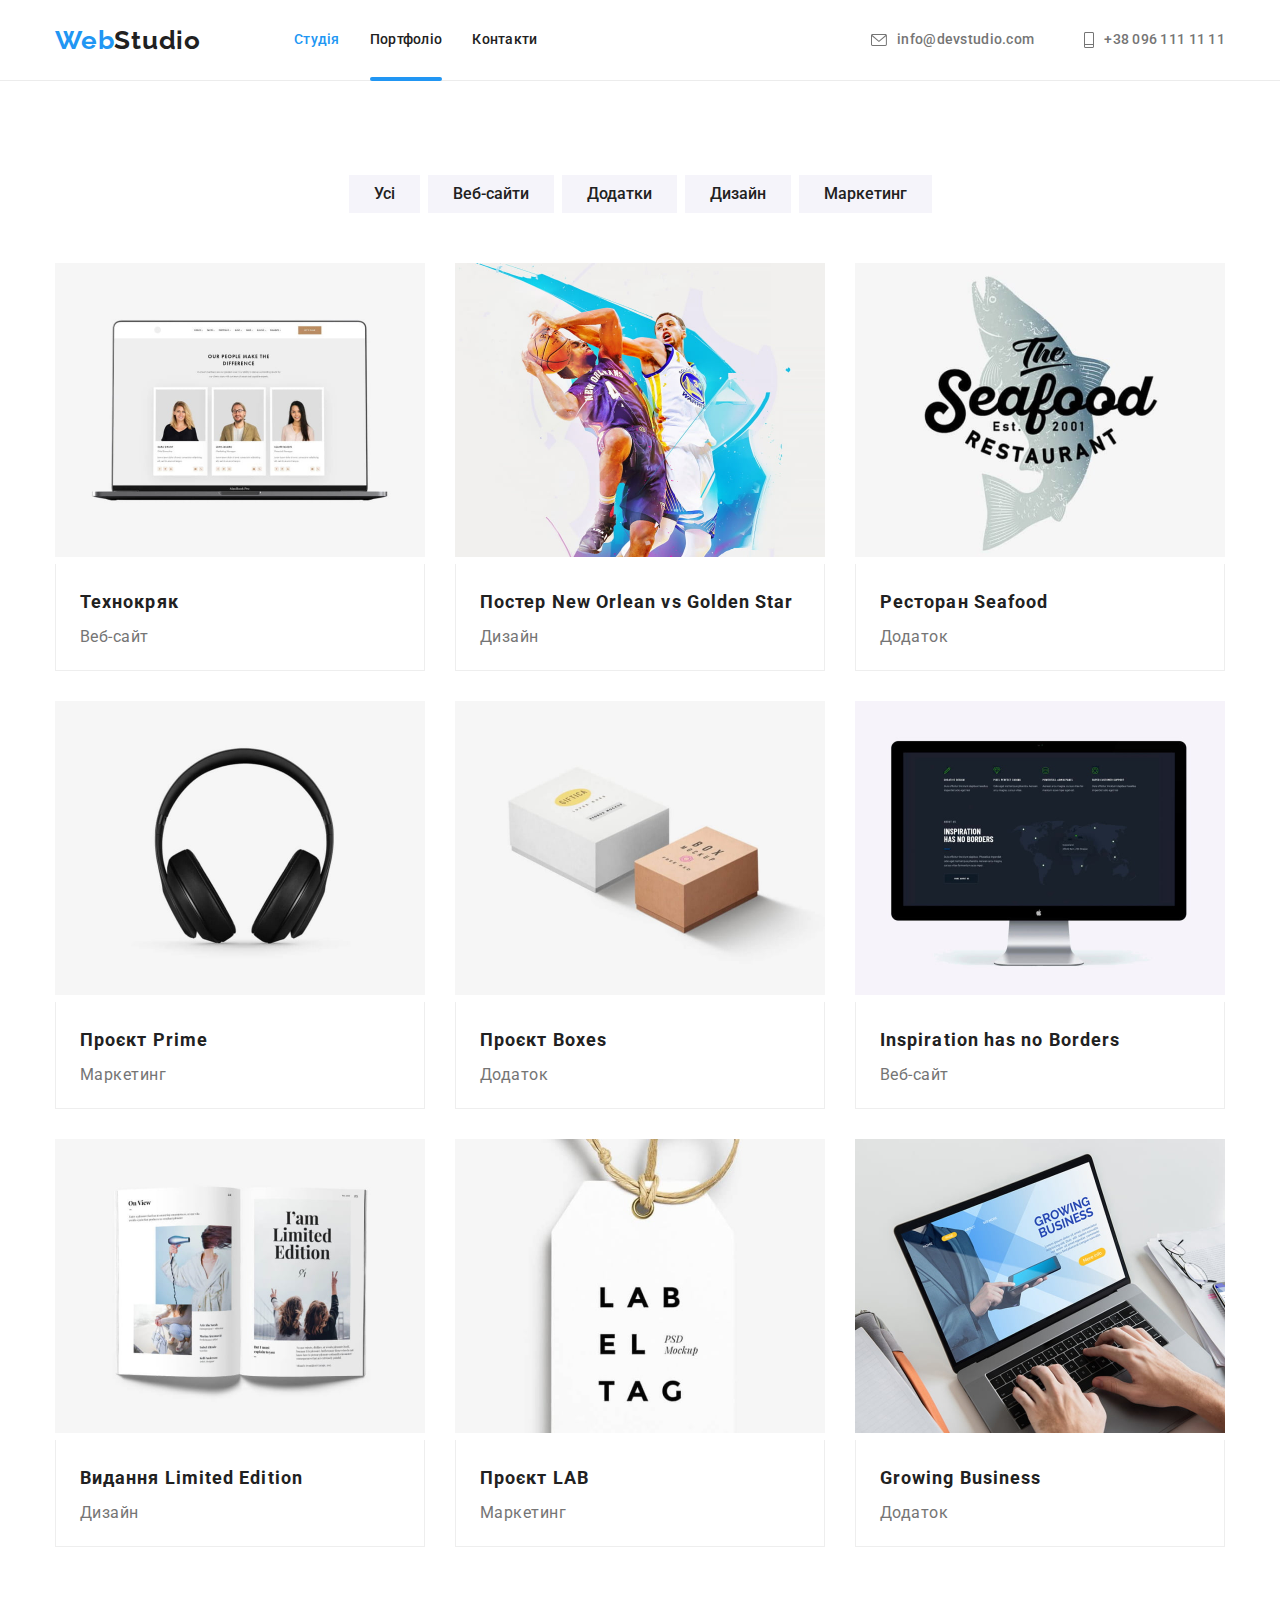
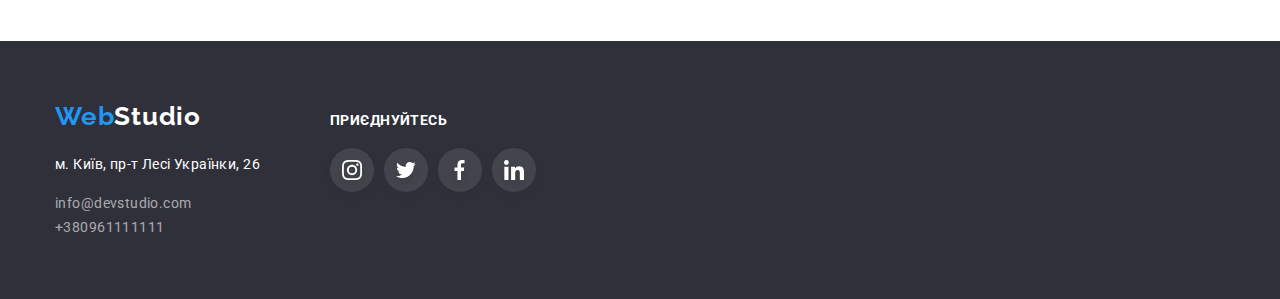
==== portfolio.html @ 43044dd8 "Add files via upload" ====
<!DOCTYPE html>
<html lang="en">
<head>
    <meta charset="UTF-8">
    <meta http-equiv="X-UA-Compatible" content="IE=edge">
    <meta name="viewport" content="width=device-width, initial-scale=1.0">
    <link rel="preconnect" href="https://fonts.googleapis.com">
    <link rel="preconnect" href="https://fonts.gstatic.com" crossorigin>
    <link href="https://fonts.googleapis.com/css2?family=Raleway:wght@700&family=Roboto:wght@400;500;700;900&display=swap"
        rel="stylesheet">
    <link rel="stylesheet" href="https://cdnjs.cloudflare.com/ajax/libs/modern-normalize/1.1.0/modern-normalize.min.css">
    <link rel="stylesheet" href="./css/styles.css">
    <title>WebStudio</title>
</head>
<body class="page">
    <!--шапка сторінки-->
    <header class="header">
        <div class="container header-container">
        <nav class="main-nav">
        <a class="logo link" href="./index.html"><span class="logo-span link">Web</span>Studio</a>
    
        <!-- верхнє меню-->
        <ul class="list-nav link">
         <li class="list-item"><a class="list-item-link-s" href="./index.html">Студія</a></li>   
         <li class="list-item"><a class="list-item-link current" href="./portfolio.html">Портфоліо</a></li>  
         <li class="list-item"><a class="list-item-link" href="">Контакти</a></li>  
        </ul>
        </nav>
        <ul class="list link header-link">
            <li><a class="mail" href="mailto:info@devstudio.com">
            <svg class="link-address" width="16" height="12">
            <use href="./images/icons.svg#icon-mail"></use>
            </svg>info@devstudio.com</a></li>
            <li><a class="tel" href="tel:+380961111111">
            <svg class="link-address" width="10" height="16">
            <use href="./images/icons.svg#icon-tel"></use>
            </svg>+38 096 111 11 11</a></li>
        </ul>
        </div>
    </header>
        <!--портфоліо-->
        <main>
            <section class="portfolio">
            <div class="container">
                <h1 hidden>Приклади робіт</h1>
                <ul class="list btn-list">
                    <li><button class="portolio-btn" type="button">Усі</button></li>
                    <li><button class="portolio-btn" type="button">Веб-сайти</button></li>
                    <li><button class="portolio-btn" type="button">Додатки</button></li>
                    <li><button class="portolio-btn" type="button">Дизайн</button></li>
                    <li><button class="portolio-btn" type="button">Маркетинг</button></li>
                </ul>
                <ul class="list cards-list">
                        <li class="portfolio-card">
                        <a class="link portfolio-link">
                            <div class="cards-overlay"><img src="./images//image(7).jpg" alt="Фото Веб-сторінки" width="370">
                            <div class="overlay is-hidden"><p class="work-type-description ">Ресурс пропонує комплексні пропозиції з різним рівнем функціоналу та сервісів. Все це дозволить відвідувачу отримати вичерпні відомості про компанію чи приватну особу.</p></div>
                            </div>

                        <div class="portfolio-card-container">
                        <h2 class="portfolio-title">Технокряк</h2>
                        <p class="portfolio-card-txt">Веб-сайт</p>
                        </div>
                        </a>
                    </li>
                    <li class="portfolio-card">
                        <a class="link portfolio-link">
                            <div class="cards-overlay"><img src="./images/image(8).jpg" alt="Фото баскетболістів" width="370">
                            <div class="overlay is-hidden"><p class="work-type-description">Ресурс пропонує комплексні пропозиції з різним рівнем функціоналу та сервісів. Все це дозволить відвідувачу отримати вичерпні відомості про компанію чи приватну особу.</p></div>
                            </div>
                        
                        <div class="portfolio-card-container">
                        <h2 class="portfolio-title">Постер New Orlean vs Golden Star</h2>
                        <p class="portfolio-card-txt">Дизайн</p>
                        </div>
                        </a>
                    </li>
                    <li class="portfolio-card">
                        <a class="link portfolio-link">
                            <div class="cards-overlay"><img src="./images/image(9).jpg" alt="Фото логотипу ресторану" width="370">
                            <div class="overlay is-hidden"><p class="work-type-description">Ресурс пропонує комплексні пропозиції з різним рівнем функціоналу та сервісів. Все це дозволить відвідувачу отримати вичерпні відомості про компанію чи приватну особу.</p></div>
                            </div>
                        <div class="portfolio-card-container">
                        <h2 class="portfolio-title">Ресторан Seafood</h2>
                        <p class="portfolio-card-txt">Додаток</p>
                        </div>
                        </a>
                    </li>
                    <li class="portfolio-card">
                        <a class="link portfolio-link">
                            <div class="cards-overlay"><img src="./images/image(10).jpg" alt="Фото навушників" width="370">
                            <div class="overlay is-hidden"><p class="work-type-description">Ресурс пропонує комплексні пропозиції з різним рівнем функціоналу та сервісів. Все це дозволить відвідувачу отримати вичерпні відомості про компанію чи приватну особу.</p></div>
                        </div>
                        
                        <div class="portfolio-card-container">    
                        <h2 class="portfolio-title">Проєкт Prime</h2>
                        <p class="portfolio-card-txt">Маркетинг</p>
                        </div>
                        </a>
                    </li>
                    <li class="portfolio-card">
                        <a class="link portfolio-link">
                            <div class="cards-overlay"><img src="./images/image(111).jpg" alt="Фото логотипу, виглядає як коробки" width="370">
                            <div class="overlay is-hidden"><p class="work-type-description">Ресурс пропонує комплексні пропозиції з різним рівнем функціоналу та сервісів. Все це дозволить відвідувачу отримати вичерпні відомості про компанію чи приватну особу.</p></div>
                        </div>
                        
                        <div class="portfolio-card-container">
                        <h2 class="portfolio-title">Проєкт Boxes</h2>
                        <p class="portfolio-card-txt">Додаток</p>
                        </div>
                        </a>
                    </li>
                    <li class="portfolio-card">
                        <a class="link portfolio-link">
                            <div class="cards-overlay"><img src="./images/image(12).jpg" alt="Фото Веб-сторінки" width="370">
                            <div class="overlay is-hidden"><p class="work-type-description">Ресурс пропонує комплексні пропозиції з різним рівнем функціоналу та сервісів. Все це дозволить відвідувачу отримати вичерпні відомості про компанію чи приватну особу.</p></div>
                        </div>
                        
                        <div class="portfolio-card-container">
                        <h2 class="portfolio-title">Inspiration has no Borders</h2>
                        <p class="portfolio-card-txt">Веб-сайт</p>
                        </div>
                        </a>
                    </li>
                    <li class="portfolio-card">
                        <a class="link portfolio-link">
                            <div class="cards-overlay"><img src="./images/image(13).jpg" alt="Фото видання Limited Edition" width="370">
                            <div class="overlay is-hidden"><p class="work-type-description">Ресурс пропонує комплексні пропозиції з різним рівнем функціоналу та сервісів. Все це дозволить відвідувачу отримати вичерпні відомості про компанію чи приватну особу.</p></div>
                        </div>
                        
                        <div class="portfolio-card-container">
                        <h2 class="portfolio-title">Видання Limited Edition</h2>
                        <p class="portfolio-card-txt">Дизайн</p>
                        </div>
                        </a>
                    </li>
                    <li class="portfolio-card">
                        <a class="link portfolio-link">
                            <div class="cards-overlay"><img src="./images/image(14).jpg" alt="Фото логотипу проекту LAB" width="370">
                            <div class="overlay is-hidden"><p class="work-type-description">Ресурс пропонує комплексні пропозиції з різним рівнем функціоналу та сервісів. Все це дозволить відвідувачу отримати вичерпні відомості про компанію чи приватну особу.</p></div>
                            </div>
                        
                            <div class="portfolio-card-container">
                        <h2 class="portfolio-title">Проєкт LAB</h2>
                        <p class="portfolio-card-txt">Маркетинг</p>
                        </div>
                        </a>
                    </li>
                    <li class="portfolio-card">
                        <a class="link portfolio-link">
                            <div class="cards-overlay"><img src="./images/image(15).jpg" alt="Фото інтерфейсу додатку" width="370">
                            <div class="overlay is-hidden"><p class="work-type-description">Ресурс пропонує комплексні пропозиції з різним рівнем функціоналу та сервісів. Все це дозволить відвідувачу отримати вичерпні відомості про компанію чи приватну особу.</p></div>
                            </div>
                        
                            <div class="portfolio-card-container">
                        <h2 class="portfolio-title">Growing Business</h2>
                        <p class="portfolio-card-txt">Додаток</p>
                        </div>
                        </a>
                    </li>
                </ul>
            </div>
            </section>
        </main>
    
        <footer class="footer">
            <div class="container footer-container">
                <div>
                <a class="logo-footer link" href="./index.html"><span class="logo-span link">Web</span>Studio</a>
                <address class="address">
                    <p class="address-map"> м. Київ, пр-т Лесі Українки, 26</p>
                <ul class="list-footer">
                    <li><a class="mail-footer link" href="mailto:info@devstudio.com">info@devstudio.com</a></li>
                    <li><a class="tel-footer link" href="tel:+380961111111">+380961111111</a></li>
                </ul>
               </address>
               </div>
            
               <div class="social-links-block">
                <p class="social-links-title">приєднуйтесь</p>
                <ul class="social-links-footer">
                <li class="list list-socials-item-footer">
                    <a class="social-links sl-footer"
                        href="https://instagram.com"
                        target="_blank"
                        rel="noopener noreferrer"
                        aria-label="Instagram"><svg class="socials-icon si-footer" width="20" height="20">
                        <use href="./images/icons.svg#icon-Instagram"></use>
                        </svg>
                    </a>
                </li>
                <li class="list list-socials-item-footer">
                    <a class="social-links sl-footer"
                        href="https://twitter.com"
                        target="_blank"
                        rel="noopener noreferrer"
                        aria-label="Twitter"><svg class="socials-icon si-footer" width="20" height="20">
                        <use href="./images/icons.svg#icon-Twitter"></use>
                        </svg>
                    </a>
                </li>
                <li class="list list-socials-item-footer">
                    <a class="social-links sl-footer"
                        href="https://facebook.com"
                        target="_blank"
                        rel="noopener noreferrer"
                        aria-label="Facebook"><svg class="socials-icon si-footer" width="20" height="20">
                        <use href="./images/icons.svg#icon-Facebook"></use>
                        </svg>
                    </a>
                </li>
                <li class="list list-socials-item-footer">
                    <a class="social-links sl-footer"
                        href="https://linkedin.com"
                        target="_blank"
                        rel="noopener noreferrer"
                        aria-label="Linkedin"><svg class="socials-icon si-footer" width="20" height="20">
                        <use href="./images/icons.svg#icon-Linkedin"></use>
                        </svg>
                    </a>
                </li>
                </ul>     
                </div>
            </div>

           </footer>
</body>
</html>
---- css/styles.css ----
:root {
    /* Fonts */
    --main-font: "Roboto", sans-serif;
    --secondary-font: "Raleway", sans-serif;


    /* Text colors */
    --main-txt-cl: #757575;
    --main-title-cl: #212121;
    --light-txt-cl: #ffffff99;
    --span-txt-cl: #2196F3;
    --hero-txt-cl: #ffffff;
    --poster-txt-cl: #212121;
    --footer-txt-cl: rgba(255, 255, 255, 0.6);

    /* Background colors */
    --main-bg-cl: #2F303A;
    --span-bg-cl: #2196F3;
    --light-bg-cl: #F5F4FA;
    --card-bg-cl: #ffffff;
    --body-bg-cl: #F5F5F5;

    /* Other */
    --contacts-footer: rgba(255, 255, 255, 0.6);
    --social-links: #AFB1B8;
    --light-bg: #F5F4FA;
    --type: cubic-bezier(0.4, 0, 0.2, 1);
    --time: 250ms;


}
/* Reset and General styles */
h1,
h2,
h3,
h4,
p,
ul {
margin-top: 0;
margin-bottom: 0;
padding: 0;
}

.page {
    font-family: var(--main-font);
    color: var(--main-txt-cl);
    font-size: 14px;
    line-height: calc(24 / 14);
    letter-spacing: 0.03em;
    text-decoration: none;
}

.section {
    padding: 94px 0;
    width: 100%;
}


/* шапка сторінки */
.header {
    border-bottom: 1px solid #ECECEC;
}

.container {
    width: 1200px;
    padding: 0 15px 0 15px;
    margin-left: auto;
    margin-right: auto;
}
.header-container {
    display: flex;
    align-items: center;
}
.main-nav {
    font-weight: 500;
    font-size: 14px;
    line-height: 1.14;
    letter-spacing: 0.02em;
    color: var(--main-title-cl);
    display: flex;
    align-items: center;
    margin-right: auto;
    margin-left: 0;
}

.logo {
    font-family: var(--secondary-font);
    font-weight: 700;
    font-size: 26px;
    line-height: 1.19;
    letter-spacing: 0.03em;
    color: var(--main-title-cl);
}

.logo-span {
    text-decoration: none;
    color: var(--span-txt-cl);
}

.link {
    text-decoration: none;
}

/* верхнє меню */
.list-nav {
    font-weight: 500;
    line-height: 1.14;
    letter-spacing: 0.02em;
    display: flex;
    margin-left: 93px;
    margin-right: auto;
}


.header-link {
    display: flex;
}

.current {
    color: var(--accent-txt-cl);
    position: relative;
}

.current::after {
    content: "";
    position: absolute;
    display: block;
  
    width: 100%;
    height: 4px;
  
    margin-top: 29px;
    border-radius: 4px;
    background: var(--span-txt-cl);
}

.list-item-link.current::after {
    position: absolute;
    content: " ";
    display: block;
    left: 0;
    bottom: -1.5%;
    
    width: 100%;
    height: 4px;
    
    border-radius: 2px;
    background: var(--span-txt-cl);
}

.list-item-link,
.list-item-link-p,
.list-item-link-s,
.mail,
.tel {
   display: block;
   padding-top: 32px;
   padding-bottom: 32px;
   gap: 10px;
   transition-property: color;
   transition-duration: 250ms;
   transition-timing-function: cubic-bezier(0.4, 0, 0.2, 1);
}
.list {
    list-style-type: none;
}
.list-item {
    list-style-type: none;
}
.list-item:not(:last-child) {
    margin-right: 30px;
}
.list-item-link {
    text-decoration: none;
    color: var(--main-title-cl);
    display: block;
    align-items: center;
    
}

.list-item-link-p {
    text-decoration: none;
    color: var(--span-txt-cl);
    display: block;
    align-items: center;
    list-style-type: none;
}

.list-item-link-s {
    text-decoration: none;
    color: var(--span-txt-cl);
    display: block;
    align-items: center;
}
.mail,
.tel {
    text-decoration: none;
    font-weight: 500;
    color: var(--main-txt-cl);
    line-height: 1.14;
    letter-spacing: 0.02em;
    display: flex;
    align-items: center;
}
.mail,
.tel:not(:last-child) {
    margin-right: 50px;
}
.mail:hover,
.mail:focus {
    color: var(--span-txt-cl);
}
.tel:hover,
.tel:focus {
    color: var(--span-txt-cl);
}


.link-address {
    fill: currentColor;
    display: flex;
    gap: 10px;
}

/* замовити послугу */

.section {
    padding: 94px 0;
    width: 100%;
}

.hero {
    background-image: linear-gradient(rgba(47, 48, 58, 0.4), rgba(47, 48, 58, 0.4)), url(../images/hero1.jpg);
    background-color: var(--main-bg-cl);
    max-width: 1600px;
    background-position: center;
    background-repeat: no-repeat;
    background-size: cover;
    margin-left: auto;
    margin-right: auto;
    padding-top: 200px;
    padding-bottom: 200px;
}

.hero-container {
    display: flex;
    text-align: center;
    flex-direction: column;
}


.main-title {
    font-weight: 900;
    font-size: 44px;
    line-height: 1.36;
    letter-spacing: 0.06em;
    text-align: center;
    text-transform: uppercase;
    color: var(--hero-txt-cl);
    cursor: pointer;
    margin-top: 0;
    margin-bottom: 30px;
    width: 696px;
    margin-left: auto;
    margin-right: auto;
}

.btn-hero {
    background-color: var(--span-bg-cl);
    color: var(--hero-txt-cl);
    border: none;
    font-family: inherit;
    font-weight: 700;
    font-size: 16px;
    line-height: 1.88;
    letter-spacing: 0.06em;
    display: flex;
    align-items: center;
    border-radius: 4px;
    padding: 10px 32px;
    min-width: 216px;
    display: block;
    margin-left: auto;
    margin-right: auto;
    cursor: pointer;
    transition-property: background-color;
    transition-duration: 250ms;
    transition-timing-function: cubic-bezier(0.4, 0, 0.2, 1);
}

.btn:hover,
.btn:focus {
    background-color: var(--span-bg-cl);
}



/* плюси */
.benefits {
    text-transform: uppercase;
    color: var(--main-title-cl);
    background-color: var(--card-bg-cl);
    padding-top: 94px;
    padding-bottom: 94px;
}

.benefits-list {
    display: flex;
    gap: 30px;
}
.list-item-benefits {
    list-style-type: none;
    width: 270px;
}

.benefits-title {
    color: var(--main-title-cl);
    font-weight: 700;
    font-size: 14px;
    line-height: 1.14;
    letter-spacing: 0.03em;
    text-transform: uppercase;
    margin-top: 0;
    margin-bottom: 10px;
}

.text {
    line-height: 1.5;
    letter-spacing: 0.03em;
    text-transform: none;
    color: var(--main-txt-cl);
}

/* чим ми займаємося */
.work {
    padding-bottom: 94px;
}
.section-title {
    font-weight: 700;
    font-size: 36px;
    line-height: 1.17;
    text-align: center;
    margin-bottom: 50px;
    color: var(--main-title-cl);
}
.img {
    display: block;
    max-width: 100%;
    height: auto;
}
.work-list {
    display: flex;
    gap: 30px;
    justify-content: center;
}
.work-title {
    color: var(--main-title-cl);
    font-weight: 700;
    font-size: 36px;
    line-height: 1.17;
    text-align: center;
    letter-spacing: 0.03em;
    margin-bottom: 50px;
}

.feature-icon {
    display: flex;
    border-radius: 4px;
}
    
.icon-block {
    display: flex;
    gap: 30px;
    align-items: center;
    justify-content: center;
    width: 270px;
    height: 120px;
    background-color: var(--light-bg);
    margin-bottom: 30px;
}

.services-card {
    position: relative;
}

.services-description {
    position: absolute;
    
    font-weight: 700;
    font-size: 14px;
    line-height: 1.14;
    letter-spacing: 0.03em;
    text-transform: uppercase;    
    color: var(--hero-txt-cl);
    background-color: rgba(47, 48, 58, 0.8);
    text-align: center;
    display: flex;
    align-items: center;
    justify-content: center;
    width: 100%;
    height: 70px;
    right: 0;
    bottom: 0;
}


/* наша команда */


.team {
    padding-top: 94px;
    padding-bottom: 94px;
    background-color: var(--light-bg-cl);
}

.team-title {
    color: var(--main-title-cl);
    font-weight: 700;
    font-size: 36px;
    line-height: 1.19;
    text-align: center;
    letter-spacing: 0.03em;
    margin-bottom: 50px;
}
.team-list {
    display: flex;
    gap: 30px;
}
.list-item-team {
    box-shadow: 0px 1px 3px rgba(0, 0, 0, 0.12), 0px 1px 1px rgba(0, 0, 0, 0.14),
        0px 2px 1px rgba(0, 0, 0, 0.2);
    border-radius: 0px 0px 4px 4px;
    background-color: var(--card-bg-cl);
}
.card {
    padding-top: 30px;
    padding-bottom: 30px;
}
.name {
    color: var(--main-title-cl);
    font-weight: 500;
    font-size: 16px;
    line-height: 1.19;
    text-align: center;
    margin-bottom: 10px;
}

.specialty {
    color: var(--main-txt-cl);
    font-size: 16px;
    text-align: center;
    line-height: 1.19;
}

.socials {
    display: flex;
    gap: 10px;
    justify-content: center;
    align-items: center;
}


.social-links {
    width: 44px;
    height: 44px;
    background-color: transparent;
    border-radius: 50%;
    display: flex;
    align-items: center;
    justify-content: center;
    color: var(--social-links);
    transition-property: color, background-color;
    transition-duration: 250ms;
    transition-timing-function: cubic-bezier(0.4, 0, 0.2, 1);
}
    
.social-links:hover,
.social-links:focus {
    color: var(--card-bg-cl);
    background-color: var(--span-bg-cl);
}

.socials-icon {
    fill: currentColor;
    transition-property: color, background-color;
    transition-duration: 250ms;
    transition-timing-function: cubic-bezier(0.4, 0, 0.2, 1);
}

/* постійні клієнти*/

.clients-list {
    display: flex;
    gap: 30px;
    justify-content: center;
}
.clients {
    background-color: var(--card-bg-cl);
}
    
.clients-icon {
    display: flex;
    fill: currentColor;
    transition-property: color;
    transition-duration: 250ms;
    transition-timing-function: cubic-bezier(0.4, 0, 0.2, 1);
}
    
.clients-link {
    color: var(--social-links);
    display: flex;
    justify-content: center;
    align-items: center;
    border: 1px solid var(--social-links);
    border-radius: 4px;
    width: 170px;
    height: 92px;
    transition-property: color, border;
    transition-duration: 250ms;
    transition-timing-function: cubic-bezier(0.4, 0, 0.2, 1);
}
    
.clients-link:hover,
.clients-link:focus {
    border: 1px solid var(--span-bg-cl);
}

.clients-icon:hover,
.clients-icon:focus {
    color: var(--span-bg-cl);
}


/* footer*/
.footer {
    background-color: var(--main-bg-cl);
    padding-top: 60px;
    padding-bottom: 60px;
}
.footer-container {
    display: flex;
    align-items: baseline;
    gap: 70px;
}

.logo-footer {
    color: var(--hero-txt-cl);
    font-family: var(--secondary-font);
    font-weight: 700;
    font-size: 26px;
    line-height: 1.19;
    letter-spacing: 0.03em;
    display: block;
    padding: 0;
    margin-bottom: 20px;
}

.logo-span {
    color: var(--span-txt-cl);
}

.address {
    font-style: normal;
}

.list-footer {
    list-style-type: none;
    text-decoration: none;
    color: var(--main-txt-cl);
    transition-property: color;
    transition-duration: 250ms;
    transition-timing-function: cubic-bezier(0.4, 0, 0.2, 1);
}
.list-footer:not(:last-child) {
    margin-bottom: 9px;
} 

.address-map {
    color: var(--hero-txt-cl);
    margin-bottom: 15px;
}

.mail-footer,
.tel-footer {
    color: var(--footer-txt-cl);
}


.social-links-title {
    font-weight: 700;
    font-size: 14px;
    line-height: 16px;
    letter-spacing: 0.03em;
    text-transform: uppercase;
    color: var(--hero-txt-cl);
    margin-bottom: 20px;
}
    
.sl-footer {
    background-color: rgba(255, 255, 255, 0.1);
    color: var(--hero-txt-cl);
    filter: drop-shadow(0px 4px 4px rgba(0, 0, 0, 0.25));
}
    
.social-links-footer {
    display: flex;
    gap: 10px;
    transition-property: color;
    transition-duration: 250ms;
    transition-timing-function: cubic-bezier(0.4, 0, 0.2, 1);
}

.socials-item-footer:hover,
.socials-itemk-footer:focus {
  background-color: #2196f3;
  border-radius: 50%;
}

/* Портфоліо*/
.portfolio {
    padding-top: 94px;
    padding-bottom: 94px;
}
.btn-list {
    display: flex;
    justify-content: center;
    gap: 8px;
    margin-bottom: 50px;
}
.cards-list {
    display: flex;
    flex-wrap: wrap;
    gap: 30px;
}
.portfolio-card-container {
    background: #FFFFFF;
    border-top: none;
    border-bottom: 1px solid #EEEEEE;
    border-left: 1px solid #EEEEEE;
    border-right: 1px solid #EEEEEE;
    padding: 20px 24px 20px 24px;
}
.portfolio-title {
    color: var(--main-title-cl);
    font-weight: 700;
    font-size: 18px;
    line-height: 2;
    letter-spacing: 0.06em;
    margin-bottom: 4px;
}

.portfolio-card-txt {
    color: var(--main-txt-cl);
    font-size: 16px;
    line-height: 1.63;
    letter-spacing: 0.03em;
}

.portolio-btn {
    color: var(--poster-txt-cl);
    background-color: var(--light-bg-cl);
    border: none;
    font-family: inherit;
    line-height: 1.63;
    font-weight: 500;
    font-size: 16px;
    text-align: center;
    cursor: pointer;
    padding: 6px 25px;
    cursor: pointer;
    transition-property: color, background-color;
    transition-duration: 250ms;
    transition-timing-function: cubic-bezier(0.4, 0, 0.2, 1);
}

.portolio-btn:hover,
.portolio-btn:focus {
    color: var(--hero-txt-cl);
    background-color: var(--span-bg-cl);
}

.link {
    text-decoration: none;
}

.portfolio-link {
    display: block;
    transition-property: color;
    transition-duration: 250ms;
    transition-timing-function: cubic-bezier(0.4, 0, 0.2, 1);
}

.cards-overlay {
    position: relative;
    overflow: hidden;
}
    
.overlay {
    position: absolute;
    transform: translateY(101%);
    transition-property: transform;
    transition-duration: 250ms;
    transition: transform 250ms cubic-bezier(0.4, 0, 0.2, 1);
    display: flex;
    align-items: center;
    justify-content: center;
    top: 0;
    left: 0;
    
    width: 100%;
    height: 100%;
    padding: 24px;
    padding-right: 24px;
    
    color: var(--hero-txt-cl);
    font-weight: 400;
    font-size: 18px;
    line-height: 1.56;
    letter-spacing: 0.03em;
    background: rgba(33, 150, 243, 0.9);
    box-shadow: 0px 4px 4px rgba(0, 0, 0, 0.25);
}
    
.overlay.is-hidden {
    opacity: 0;
}
    
    
.portfolio-link:hover .overlay,
.portfolio-link:focus.overlay {
    transform: translateY(0);
    opacity: 1;    
}

/* MODAL WINDOW */

.backdrop {
    position: fixed;
    top: 0;
    left: 0;
    width: 100%;
    height: 100%;
    background-color: rgba(0, 0, 0, 0.2);
    transition: visibility 750ms, opacity 750ms;
}
    
.backdrop.is-hidden {
    opacity: 0;
    pointer-events: none;
    visibility: hidden;
}
    
.modal {
    position: absolute;
    top: 50%;
    left: 50%;
    transform: translate(-50%, -50%);
    width: 528px;
    height: 581px;
    background-color: var(--hero-txt-cl);
    box-shadow: 0px 1px 3px rgba(0, 0, 0, 0.12), 0px 1px 1px rgba(0, 0, 0, 0.14), 0px 2px 1px rgba(0, 0, 0, 0.2);
    border-radius: 4px;
}
    
.modal-btn {
    position: absolute;
    top: 8px;
    right: 8px;
    padding: 0;
    background-color:var(--hero-txt-cl);
    border: 1px solid rgba(0, 0, 0, 0.1);
    border-radius: 50%;
    display: flex;
    align-items: center;
    justify-content: center;
    width: 30px;
    height: 30px;
    cursor: pointer;
}
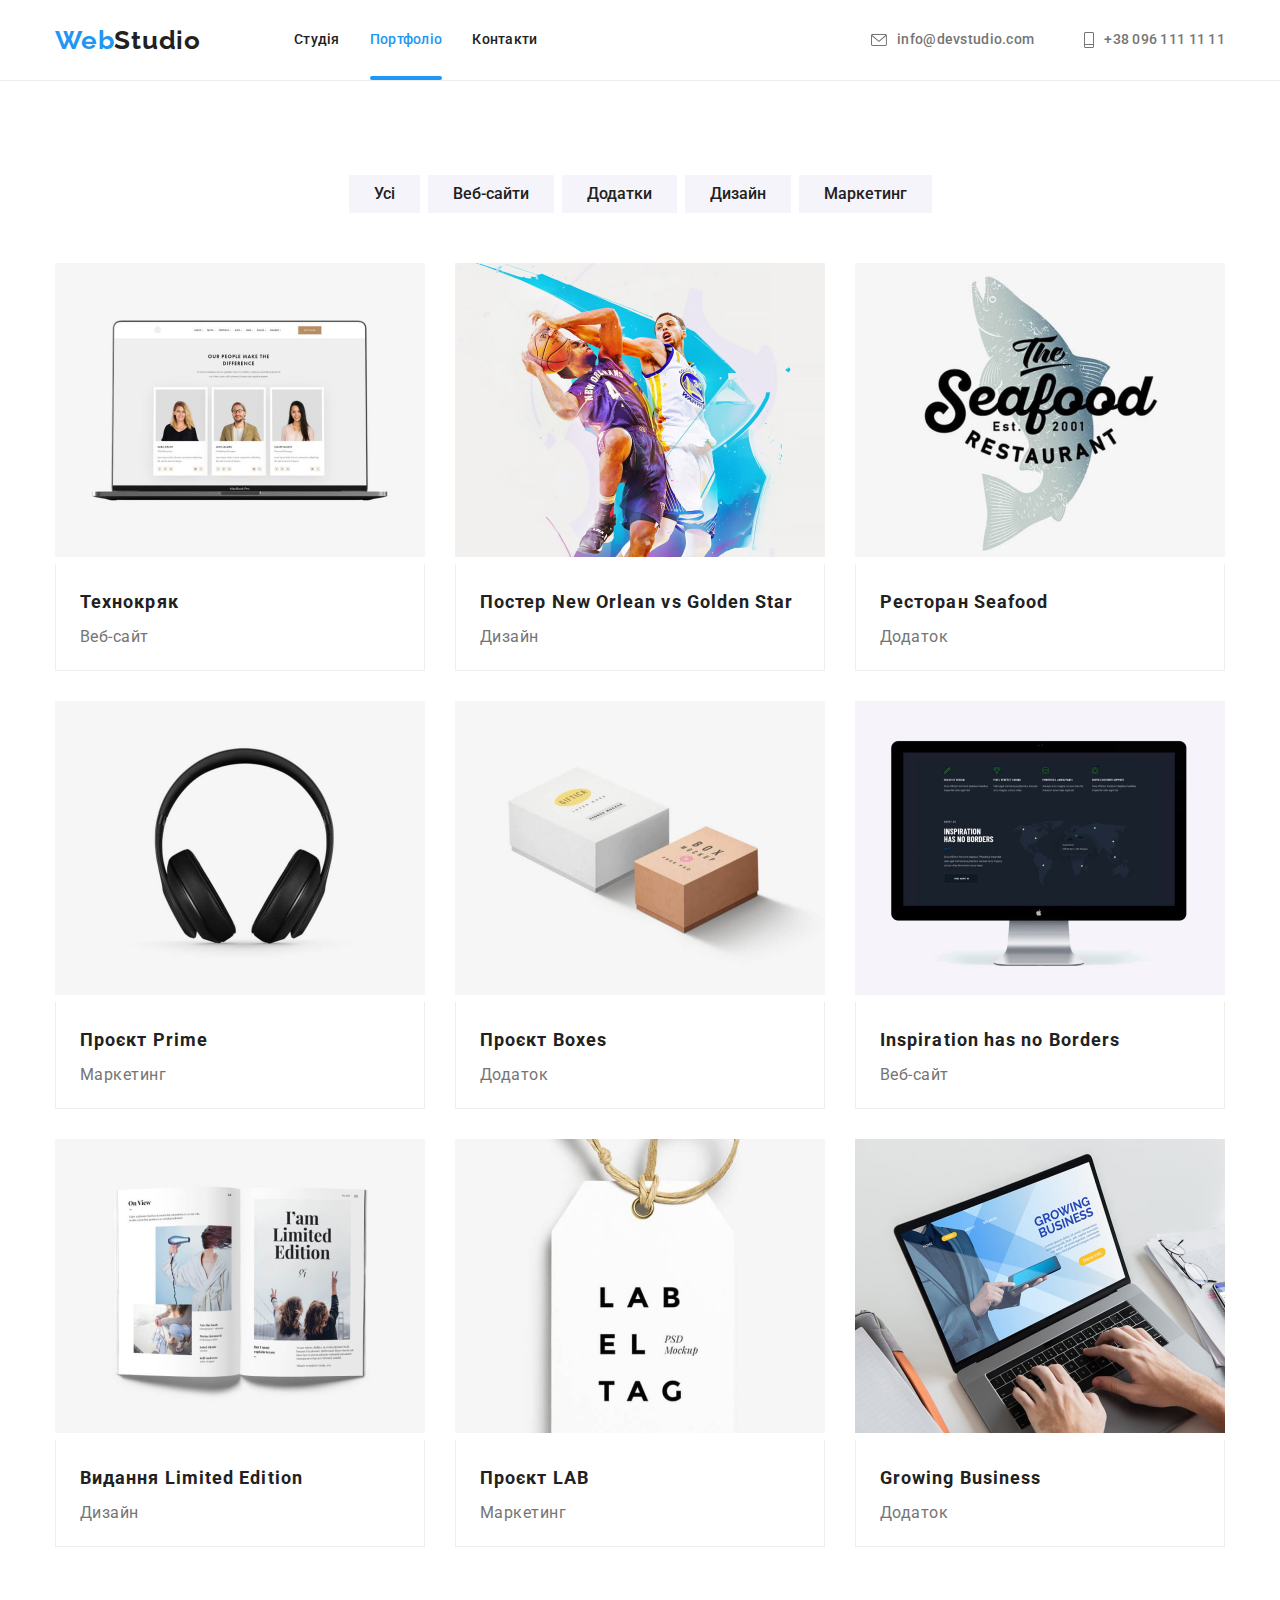
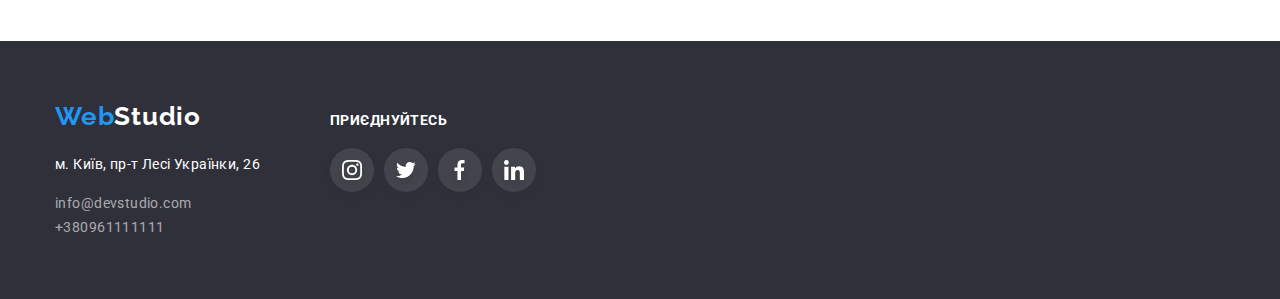
==== commit ec26a300: "Add files via upload" ====
--- a/portfolio.html
+++ b/portfolio.html
@@ -22,7 +22,7 @@
         <!-- верхнє меню-->
         <ul class="list-nav link">
          <li class="list-item"><a class="list-item-link-s" href="./index.html">Студія</a></li>   
-         <li class="list-item"><a class="list-item-link current" href="./portfolio.html">Портфоліо</a></li>  
+         <li class="list-item"><a class="list-item-link active current" href="./portfolio.html">Портфоліо</a></li>  
          <li class="list-item"><a class="list-item-link" href="">Контакти</a></li>  
         </ul>
         </nav>
@@ -54,7 +54,8 @@
                         <li class="portfolio-card">
                         <a class="link portfolio-link">
                             <div class="cards-overlay"><img src="./images//image(7).jpg" alt="Фото Веб-сторінки" width="370">
-                            <div class="overlay is-hidden"><p class="work-type-description ">Ресурс пропонує комплексні пропозиції з різним рівнем функціоналу та сервісів. Все це дозволить відвідувачу отримати вичерпні відомості про компанію чи приватну особу.</p></div>
+                            <div class="overlay is-hidden"><p class="work-type-description ">Ресурс пропонує комплексні пропозиції з різним рівнем функціоналу та сервісів. Все це дозволить відвідувачу отримати вичерпні відомості про компанію чи приватну особу.
+                            </p></div>
                             </div>
 
                         <div class="portfolio-card-container">
--- a/css/styles.css
+++ b/css/styles.css
@@ -117,7 +117,7 @@
 }
 
 .current {
-    color: var(--accent-txt-cl);
+    color: var(--span-txt-cl);
     position: relative;
 }
 
@@ -134,12 +134,16 @@
     background: var(--span-txt-cl);
 }
 
+.active.current {
+    color: var(--span-txt-cl);
+}
+
 .list-item-link.current::after {
     position: absolute;
     content: " ";
     display: block;
     left: 0;
-    bottom: -1.5%;
+    bottom: -0.5%;
     
     width: 100%;
     height: 4px;
@@ -147,6 +151,8 @@
     border-radius: 2px;
     background: var(--span-txt-cl);
 }
+
+
 
 .list-item-link,
 .list-item-link-p,
@@ -180,7 +186,7 @@
 
 .list-item-link-p {
     text-decoration: none;
-    color: var(--span-txt-cl);
+    color: var(--main-title-cl);
     display: block;
     align-items: center;
     list-style-type: none;
@@ -188,10 +194,20 @@
 
 .list-item-link-s {
     text-decoration: none;
-    color: var(--span-txt-cl);
-    display: block;
-    align-items: center;
-}
+    color: var(--main-title-cl);
+    display: block;
+    align-items: center;
+}
+
+.list-item-link:hover,
+.list-item-link:focus,
+.list-item-link-p:hover,
+.list-item-link-p:focus,
+.list-item-link-s:hover,
+.list-item-link-s:focus {
+  color: var(--span-txt-cl);
+}
+
 .mail,
 .tel {
     text-decoration: none;
@@ -450,6 +466,7 @@
     font-size: 16px;
     text-align: center;
     line-height: 1.19;
+    margin-bottom: 16px;
 }
 
 .socials {
@@ -482,9 +499,6 @@
 
 .socials-icon {
     fill: currentColor;
-    transition-property: color, background-color;
-    transition-duration: 250ms;
-    transition-timing-function: cubic-bezier(0.4, 0, 0.2, 1);
 }
 
 /* постійні клієнти*/
@@ -494,16 +508,16 @@
     gap: 30px;
     justify-content: center;
 }
+
 .clients {
     background-color: var(--card-bg-cl);
 }
     
 .clients-icon {
-    display: flex;
     fill: currentColor;
-    transition-property: color;
-    transition-duration: 250ms;
-    transition-timing-function: cubic-bezier(0.4, 0, 0.2, 1);
+    display: flex;
+    width: 106px;
+    height: 60px;
 }
     
 .clients-link {
@@ -515,19 +529,15 @@
     border-radius: 4px;
     width: 170px;
     height: 92px;
-    transition-property: color, border;
+    transition-property: color, background-color;
     transition-duration: 250ms;
     transition-timing-function: cubic-bezier(0.4, 0, 0.2, 1);
 }
     
 .clients-link:hover,
 .clients-link:focus {
-    border: 1px solid var(--span-bg-cl);
-}
-
-.clients-icon:hover,
-.clients-icon:focus {
     color: var(--span-bg-cl);
+    border-color: var(--span-bg-cl);
 }
 
 
@@ -685,8 +695,6 @@
 
 .portfolio-link {
     display: block;
-    transition-property: color;
-    transition-duration: 250ms;
     transition-timing-function: cubic-bezier(0.4, 0, 0.2, 1);
 }
 
@@ -696,6 +704,10 @@
 }
     
 .overlay {
+    opacity: 0;
+}
+    
+.overlay.is-hidden {
     position: absolute;
     transform: translateY(101%);
     transition-property: transform;
@@ -721,15 +733,17 @@
     box-shadow: 0px 4px 4px rgba(0, 0, 0, 0.25);
 }
     
-.overlay.is-hidden {
-    opacity: 0;
-}
-    
     
 .portfolio-link:hover .overlay,
 .portfolio-link:focus.overlay {
     transform: translateY(0);
     opacity: 1;    
+}
+
+.portfolio-link:hover,
+.portfolio-link:focus {
+  box-shadow: 0px 1px 1px rgba(0, 0, 0, 0.12), 0px 4px 4px rgba(0, 0, 0, 0.06),
+    1px 4px 6px rgba(0, 0, 0, 0.16);
 }
 
 /* MODAL WINDOW */
